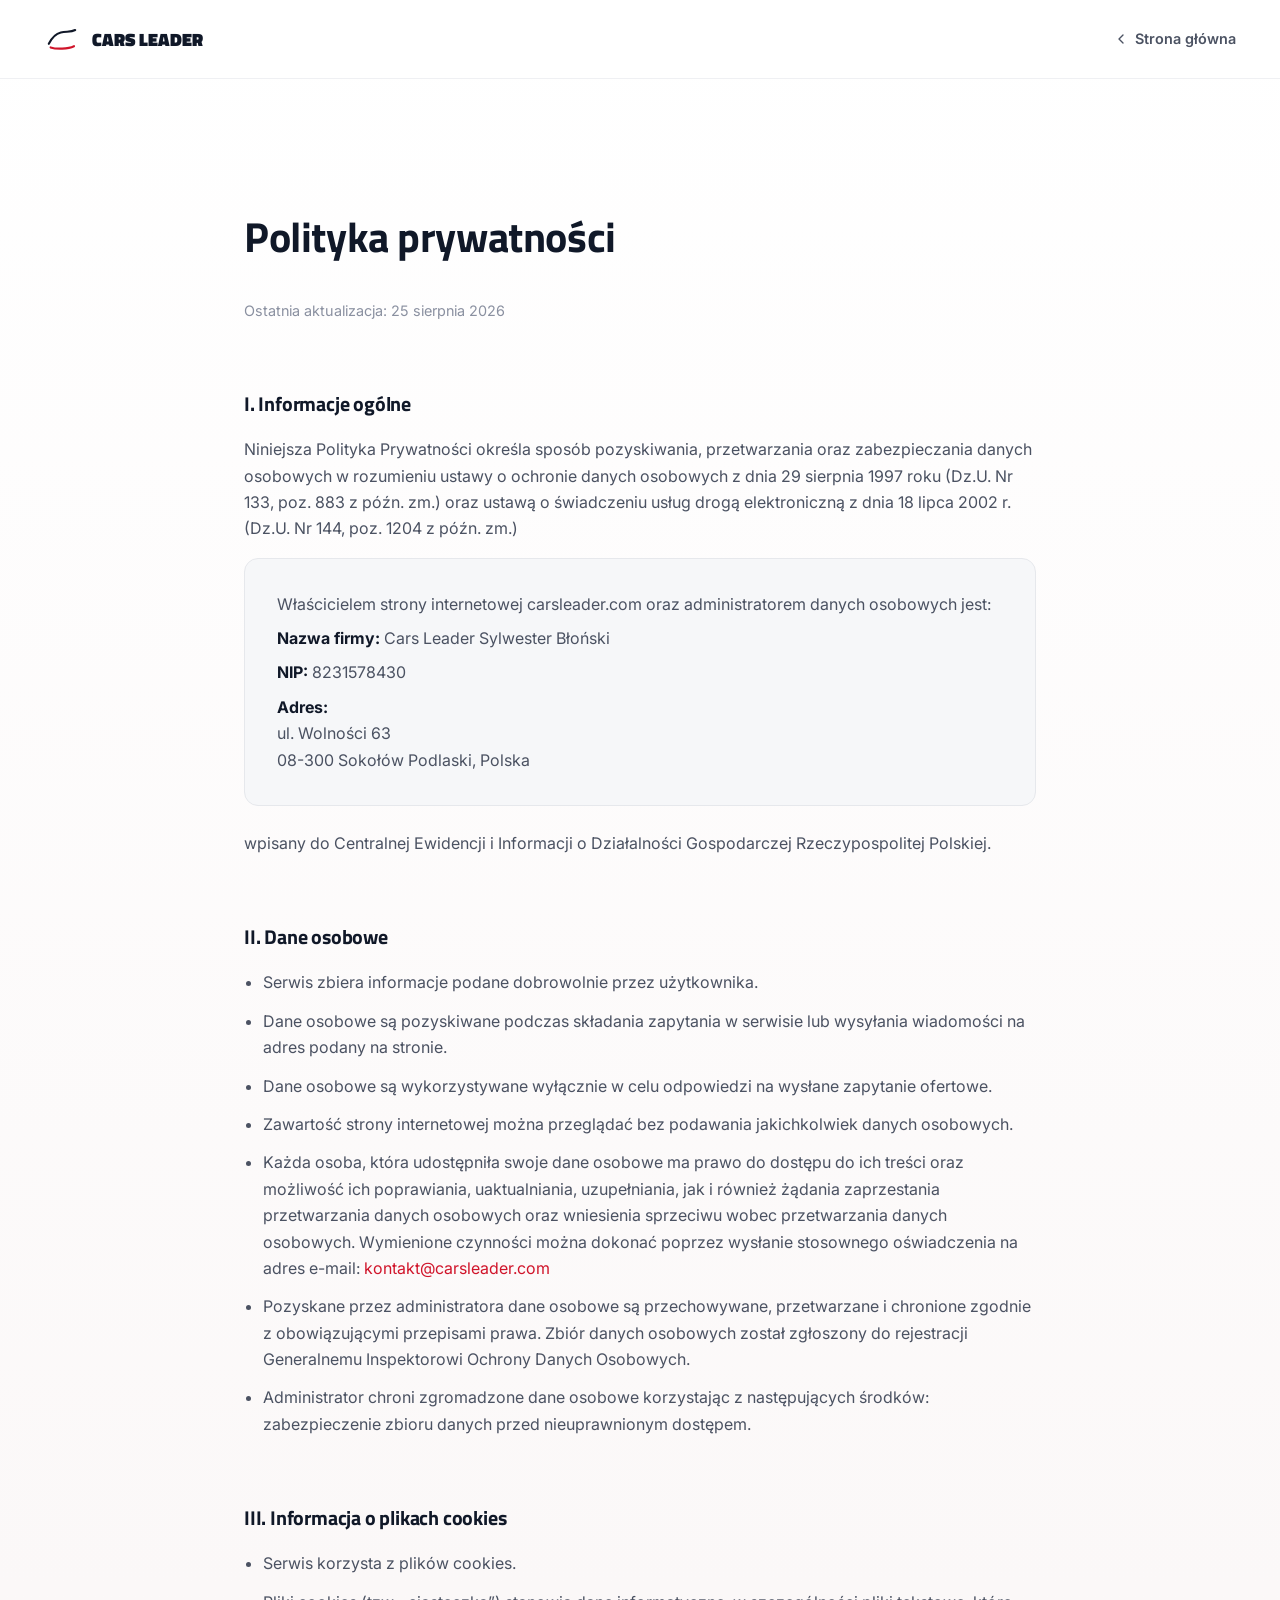
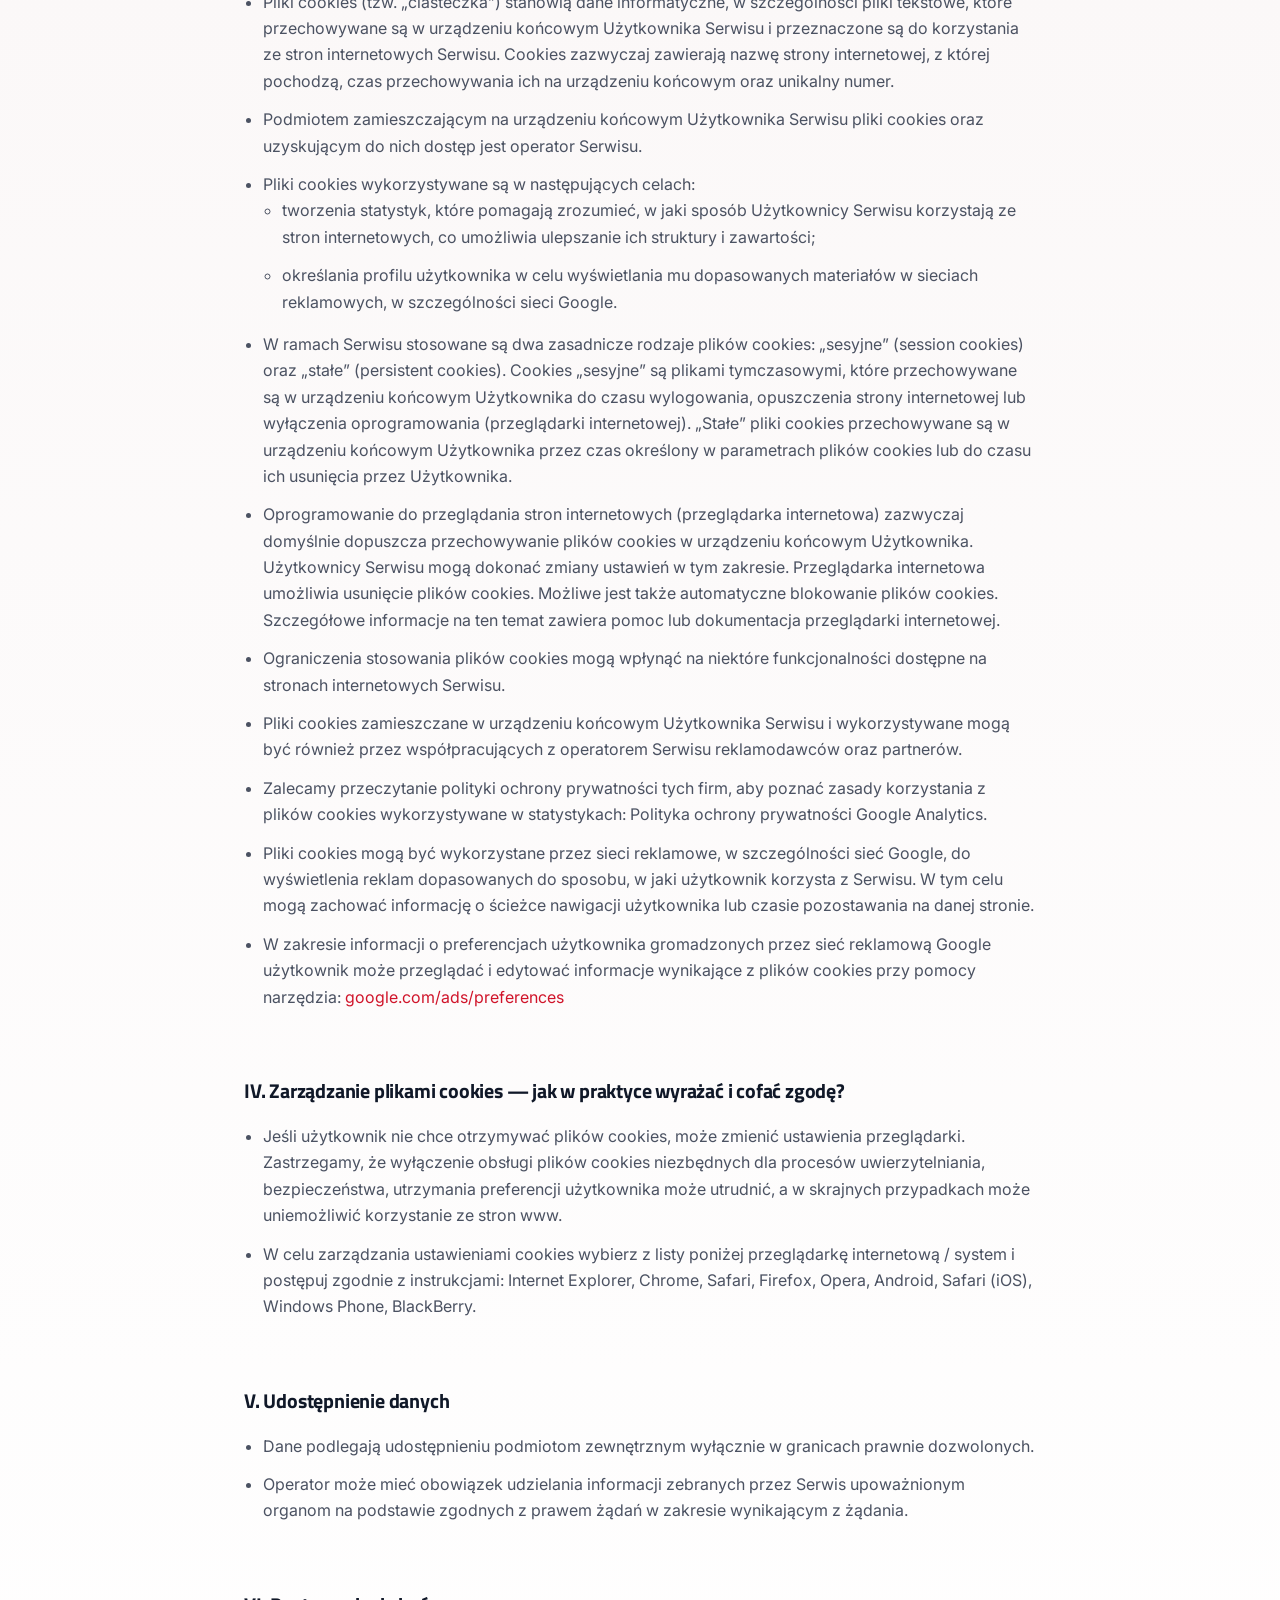
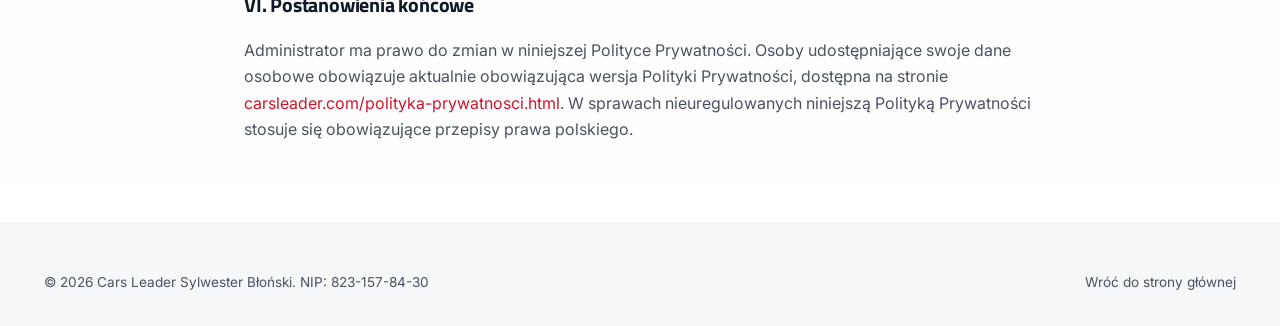
==== polityka-prywatnosci.html @ cf5f6870 "Switch to light theme, new logo, drop calculator and contact form Rebrand display name to Cars Leade" ====
<!doctype html>
<html lang="pl">
<head>
<meta charset="UTF-8">
<meta name="viewport" content="width=device-width, initial-scale=1">
<title>Polityka prywatności — Cars Leader</title>
<meta name="description" content="Polityka prywatności serwisu carsleader.com — zasady przetwarzania danych osobowych i wykorzystania plików cookies.">
<meta name="robots" content="noindex, follow">
<link rel="canonical" href="https://www.carsleader.com/polityka-prywatnosci.html">
<meta name="theme-color" content="#ffffff">

<link rel="icon" type="image/svg+xml" href="data:image/svg+xml,%3Csvg xmlns='http://www.w3.org/2000/svg' viewBox='0 0 120 120'%3E%3Crect width='120' height='120' rx='24' fill='%23ffffff'/%3E%3Cpath d='M16 76c10-20 22-34 40-38 20-4 34 0 48-8' stroke='%23101828' stroke-width='7' fill='none' stroke-linecap='round' stroke-linejoin='round'/%3E%3Cpath d='M22 88c18 6 58 6 78-4' stroke='%23d0142a' stroke-width='7' fill='none' stroke-linecap='round'/%3E%3C/svg%3E">

<link rel="preconnect" href="https://fonts.googleapis.com">
<link rel="preconnect" href="https://fonts.gstatic.com" crossorigin>
<link href="https://fonts.googleapis.com/css2?family=Inter:wght@400;500;600;700&family=Titillium+Web:wght@600;700;900&display=swap" rel="stylesheet">

<style>
:root{
  --red:#d0142a;
  --ink:#101828;
  --ink-soft:#4b5262;
  --ink-faint:#8a90a0;
  --paper:#ffffff;
  --paper-alt:#f6f7f9;
  --border:#e6e8ec;
  --border-soft:#eff0f3;
  --radius-sm:8px; --radius-md:14px; --radius-pill:999px;
  --space-2:8px; --space-3:12px; --space-4:16px; --space-5:24px; --space-6:32px; --space-7:48px; --space-8:64px; --space-9:96px;
  --font-head:"Titillium Web", ui-sans-serif, system-ui, "Segoe UI", sans-serif;
  --font-body:"Inter", ui-sans-serif, system-ui, "Segoe UI", sans-serif;
  --container:840px;
  --ease-out: cubic-bezier(.16,.8,.3,1);
  --dur-fast: 180ms;
  color-scheme: light;
}
*, *::before, *::after{ box-sizing:border-box; }
body{
  margin:0; color:var(--ink);
  background:linear-gradient(180deg, #ffffff 0%, #fbf8f8 45%, #ffffff 100%);
  font-family:var(--font-body); font-size:1rem; line-height:1.65;
  -webkit-font-smoothing:antialiased;
}
a{ color:var(--red); text-decoration:none; }
a:hover{ text-decoration:underline; }
h1,h2{ font-family:var(--font-head); font-weight:700; letter-spacing:-.01em; color:var(--ink); }
:focus-visible{ outline:2px solid var(--red); outline-offset:3px; border-radius:4px; }
.container{ width:100%; max-width:var(--container); margin-inline:auto; padding-inline:var(--space-5); }
@media (max-width:640px){ .container{ padding-inline:var(--space-4); } }

.nav{ position:sticky; top:0; z-index:10; background:rgba(255,255,255,.9); backdrop-filter:blur(14px); border-bottom:1px solid var(--border-soft); }
.nav-inner{ max-width:1240px; margin-inline:auto; padding-inline:var(--space-5); display:flex; align-items:center; justify-content:space-between; height:78px; }
.brand{ display:flex; align-items:center; gap:var(--space-3); font-family:var(--font-head); font-weight:800; font-size:1.15rem; text-transform:uppercase; color:var(--ink); }
.brand svg{ width:36px; height:36px; }
.back-link{ display:flex; align-items:center; gap:6px; font-size:.9rem; font-weight:600; color:var(--ink-soft); }
.back-link:hover{ color:var(--red); text-decoration:none; }
.back-link svg{ width:16px; height:16px; }

main{ padding-block:var(--space-9) var(--space-8); }
.page-head{ margin-bottom:var(--space-8); }
.page-head p{ color:var(--ink-faint); font-size:.9rem; margin-top:var(--space-3); }
h1{ font-size:clamp(2rem,1.6rem + 1.5vw,2.6rem); }

.policy h2{ font-size:1.25rem; margin-top:var(--space-8); margin-bottom:var(--space-4); }
.policy p{ margin:0 0 var(--space-4); color:var(--ink-soft); }
.policy ul{ margin:0 0 var(--space-4); padding-left:1.2em; color:var(--ink-soft); }
.policy li{ margin-bottom:var(--space-3); }
.policy strong{ color:var(--ink); }
.policy .card{ background:var(--paper-alt); border:1px solid var(--border); border-radius:var(--radius-md); padding:var(--space-6); margin:0 0 var(--space-5); }
.policy .card p{ margin:0; }
.policy .card p + p{ margin-top:var(--space-2); }

.footer{ background:var(--paper-alt); color:var(--ink-soft); padding-block:var(--space-7) var(--space-6); border-top:1px solid var(--border-soft); }
.footer-inner{ display:flex; justify-content:space-between; gap:var(--space-4); flex-wrap:wrap; font-size:.85rem; max-width:1240px; margin-inline:auto; padding-inline:var(--space-5); }
.footer-inner a{ color:var(--ink-soft); }
.footer-inner a:hover{ color:var(--red); }
</style>
</head>
<body>

<header class="nav">
  <div class="nav-inner">
    <a class="brand" href="index.html">
      <svg viewBox="0 0 120 120" fill="none" xmlns="http://www.w3.org/2000/svg" aria-hidden="true">
        <path d="M16 76c10-20 22-34 40-38 20-4 34 0 48-8" stroke="#101828" stroke-width="7" fill="none" stroke-linecap="round" stroke-linejoin="round"/>
        <path d="M22 88c18 6 58 6 78-4" stroke="#d0142a" stroke-width="7" fill="none" stroke-linecap="round"/>
      </svg>
      Cars Leader
    </a>
    <a class="back-link" href="index.html">
      <svg viewBox="0 0 24 24" fill="none" stroke="currentColor" stroke-width="2" aria-hidden="true"><path d="M15 6l-6 6 6 6" stroke-linecap="round" stroke-linejoin="round"/></svg>
      Strona główna
    </a>
  </div>
</header>

<main>
  <div class="container">
    <div class="page-head">
      <h1>Polityka prywatności</h1>
      <p>Ostatnia aktualizacja: 25 sierpnia 2026</p>
    </div>

    <div class="policy">
      <h2>I. Informacje ogólne</h2>
      <p>Niniejsza Polityka Prywatności określa sposób pozyskiwania, przetwarzania oraz zabezpieczania danych osobowych w rozumieniu ustawy o ochronie danych osobowych z dnia 29 sierpnia 1997 roku (Dz.U. Nr 133, poz. 883 z późn. zm.) oraz ustawą o świadczeniu usług drogą elektroniczną z dnia 18 lipca 2002 r. (Dz.U. Nr 144, poz. 1204 z późn. zm.)</p>

      <div class="card">
        <p>Właścicielem strony internetowej carsleader.com oraz administratorem danych osobowych jest:</p>
        <p><strong>Nazwa firmy:</strong> Cars Leader Sylwester Błoński</p>
        <p><strong>NIP:</strong> 8231578430</p>
        <p><strong>Adres:</strong><br>ul. Wolności 63<br>08-300 Sokołów Podlaski, Polska</p>
      </div>

      <p>wpisany do Centralnej Ewidencji i Informacji o Działalności Gospodarczej Rzeczypospolitej Polskiej.</p>

      <h2>II. Dane osobowe</h2>
      <ul>
        <li>Serwis zbiera informacje podane dobrowolnie przez użytkownika.</li>
        <li>Dane osobowe są pozyskiwane podczas składania zapytania w serwisie lub wysyłania wiadomości na adres podany na stronie.</li>
        <li>Dane osobowe są wykorzystywane wyłącznie w celu odpowiedzi na wysłane zapytanie ofertowe.</li>
        <li>Zawartość strony internetowej można przeglądać bez podawania jakichkolwiek danych osobowych.</li>
        <li>Każda osoba, która udostępniła swoje dane osobowe ma prawo do dostępu do ich treści oraz możliwość ich poprawiania, uaktualniania, uzupełniania, jak i również żądania zaprzestania przetwarzania danych osobowych oraz wniesienia sprzeciwu wobec przetwarzania danych osobowych. Wymienione czynności można dokonać poprzez wysłanie stosownego oświadczenia na adres e-mail: <a href="mailto:kontakt@carsleader.com">kontakt@carsleader.com</a></li>
        <li>Pozyskane przez administratora dane osobowe są przechowywane, przetwarzane i chronione zgodnie z obowiązującymi przepisami prawa. Zbiór danych osobowych został zgłoszony do rejestracji Generalnemu Inspektorowi Ochrony Danych Osobowych.</li>
        <li>Administrator chroni zgromadzone dane osobowe korzystając z następujących środków: zabezpieczenie zbioru danych przed nieuprawnionym dostępem.</li>
      </ul>

      <h2>III. Informacja o plikach cookies</h2>
      <ul>
        <li>Serwis korzysta z plików cookies.</li>
        <li>Pliki cookies (tzw. „ciasteczka”) stanowią dane informatyczne, w szczególności pliki tekstowe, które przechowywane są w urządzeniu końcowym Użytkownika Serwisu i przeznaczone są do korzystania ze stron internetowych Serwisu. Cookies zazwyczaj zawierają nazwę strony internetowej, z której pochodzą, czas przechowywania ich na urządzeniu końcowym oraz unikalny numer.</li>
        <li>Podmiotem zamieszczającym na urządzeniu końcowym Użytkownika Serwisu pliki cookies oraz uzyskującym do nich dostęp jest operator Serwisu.</li>
        <li>Pliki cookies wykorzystywane są w następujących celach:
          <ul>
            <li>tworzenia statystyk, które pomagają zrozumieć, w jaki sposób Użytkownicy Serwisu korzystają ze stron internetowych, co umożliwia ulepszanie ich struktury i zawartości;</li>
            <li>określania profilu użytkownika w celu wyświetlania mu dopasowanych materiałów w sieciach reklamowych, w szczególności sieci Google.</li>
          </ul>
        </li>
        <li>W ramach Serwisu stosowane są dwa zasadnicze rodzaje plików cookies: „sesyjne” (session cookies) oraz „stałe” (persistent cookies). Cookies „sesyjne” są plikami tymczasowymi, które przechowywane są w urządzeniu końcowym Użytkownika do czasu wylogowania, opuszczenia strony internetowej lub wyłączenia oprogramowania (przeglądarki internetowej). „Stałe” pliki cookies przechowywane są w urządzeniu końcowym Użytkownika przez czas określony w parametrach plików cookies lub do czasu ich usunięcia przez Użytkownika.</li>
        <li>Oprogramowanie do przeglądania stron internetowych (przeglądarka internetowa) zazwyczaj domyślnie dopuszcza przechowywanie plików cookies w urządzeniu końcowym Użytkownika. Użytkownicy Serwisu mogą dokonać zmiany ustawień w tym zakresie. Przeglądarka internetowa umożliwia usunięcie plików cookies. Możliwe jest także automatyczne blokowanie plików cookies. Szczegółowe informacje na ten temat zawiera pomoc lub dokumentacja przeglądarki internetowej.</li>
        <li>Ograniczenia stosowania plików cookies mogą wpłynąć na niektóre funkcjonalności dostępne na stronach internetowych Serwisu.</li>
        <li>Pliki cookies zamieszczane w urządzeniu końcowym Użytkownika Serwisu i wykorzystywane mogą być również przez współpracujących z operatorem Serwisu reklamodawców oraz partnerów.</li>
        <li>Zalecamy przeczytanie polityki ochrony prywatności tych firm, aby poznać zasady korzystania z plików cookies wykorzystywane w statystykach: Polityka ochrony prywatności Google Analytics.</li>
        <li>Pliki cookies mogą być wykorzystane przez sieci reklamowe, w szczególności sieć Google, do wyświetlenia reklam dopasowanych do sposobu, w jaki użytkownik korzysta z Serwisu. W tym celu mogą zachować informację o ścieżce nawigacji użytkownika lub czasie pozostawania na danej stronie.</li>
        <li>W zakresie informacji o preferencjach użytkownika gromadzonych przez sieć reklamową Google użytkownik może przeglądać i edytować informacje wynikające z plików cookies przy pomocy narzędzia: <a href="https://www.google.com/ads/preferences/" target="_blank" rel="noopener">google.com/ads/preferences</a></li>
      </ul>

      <h2>IV. Zarządzanie plikami cookies — jak w praktyce wyrażać i cofać zgodę?</h2>
      <ul>
        <li>Jeśli użytkownik nie chce otrzymywać plików cookies, może zmienić ustawienia przeglądarki. Zastrzegamy, że wyłączenie obsługi plików cookies niezbędnych dla procesów uwierzytelniania, bezpieczeństwa, utrzymania preferencji użytkownika może utrudnić, a w skrajnych przypadkach może uniemożliwić korzystanie ze stron www.</li>
        <li>W celu zarządzania ustawieniami cookies wybierz z listy poniżej przeglądarkę internetową / system i postępuj zgodnie z instrukcjami: Internet Explorer, Chrome, Safari, Firefox, Opera, Android, Safari (iOS), Windows Phone, BlackBerry.</li>
      </ul>

      <h2>V. Udostępnienie danych</h2>
      <ul>
        <li>Dane podlegają udostępnieniu podmiotom zewnętrznym wyłącznie w granicach prawnie dozwolonych.</li>
        <li>Operator może mieć obowiązek udzielania informacji zebranych przez Serwis upoważnionym organom na podstawie zgodnych z prawem żądań w zakresie wynikającym z żądania.</li>
      </ul>

      <h2>VI. Postanowienia końcowe</h2>
      <p>Administrator ma prawo do zmian w niniejszej Polityce Prywatności. Osoby udostępniające swoje dane osobowe obowiązuje aktualnie obowiązująca wersja Polityki Prywatności, dostępna na stronie <a href="https://www.carsleader.com/polityka-prywatnosci.html">carsleader.com/polityka-prywatnosci.html</a>. W sprawach nieuregulowanych niniejszą Polityką Prywatności stosuje się obowiązujące przepisy prawa polskiego.</p>
    </div>
  </div>
</main>

<footer class="footer">
  <div class="footer-inner">
    <span>&copy; 2026 Cars Leader Sylwester Błoński. NIP: 823-157-84-30</span>
    <a href="index.html">Wróć do strony głównej</a>
  </div>
</footer>

</body>
</html>
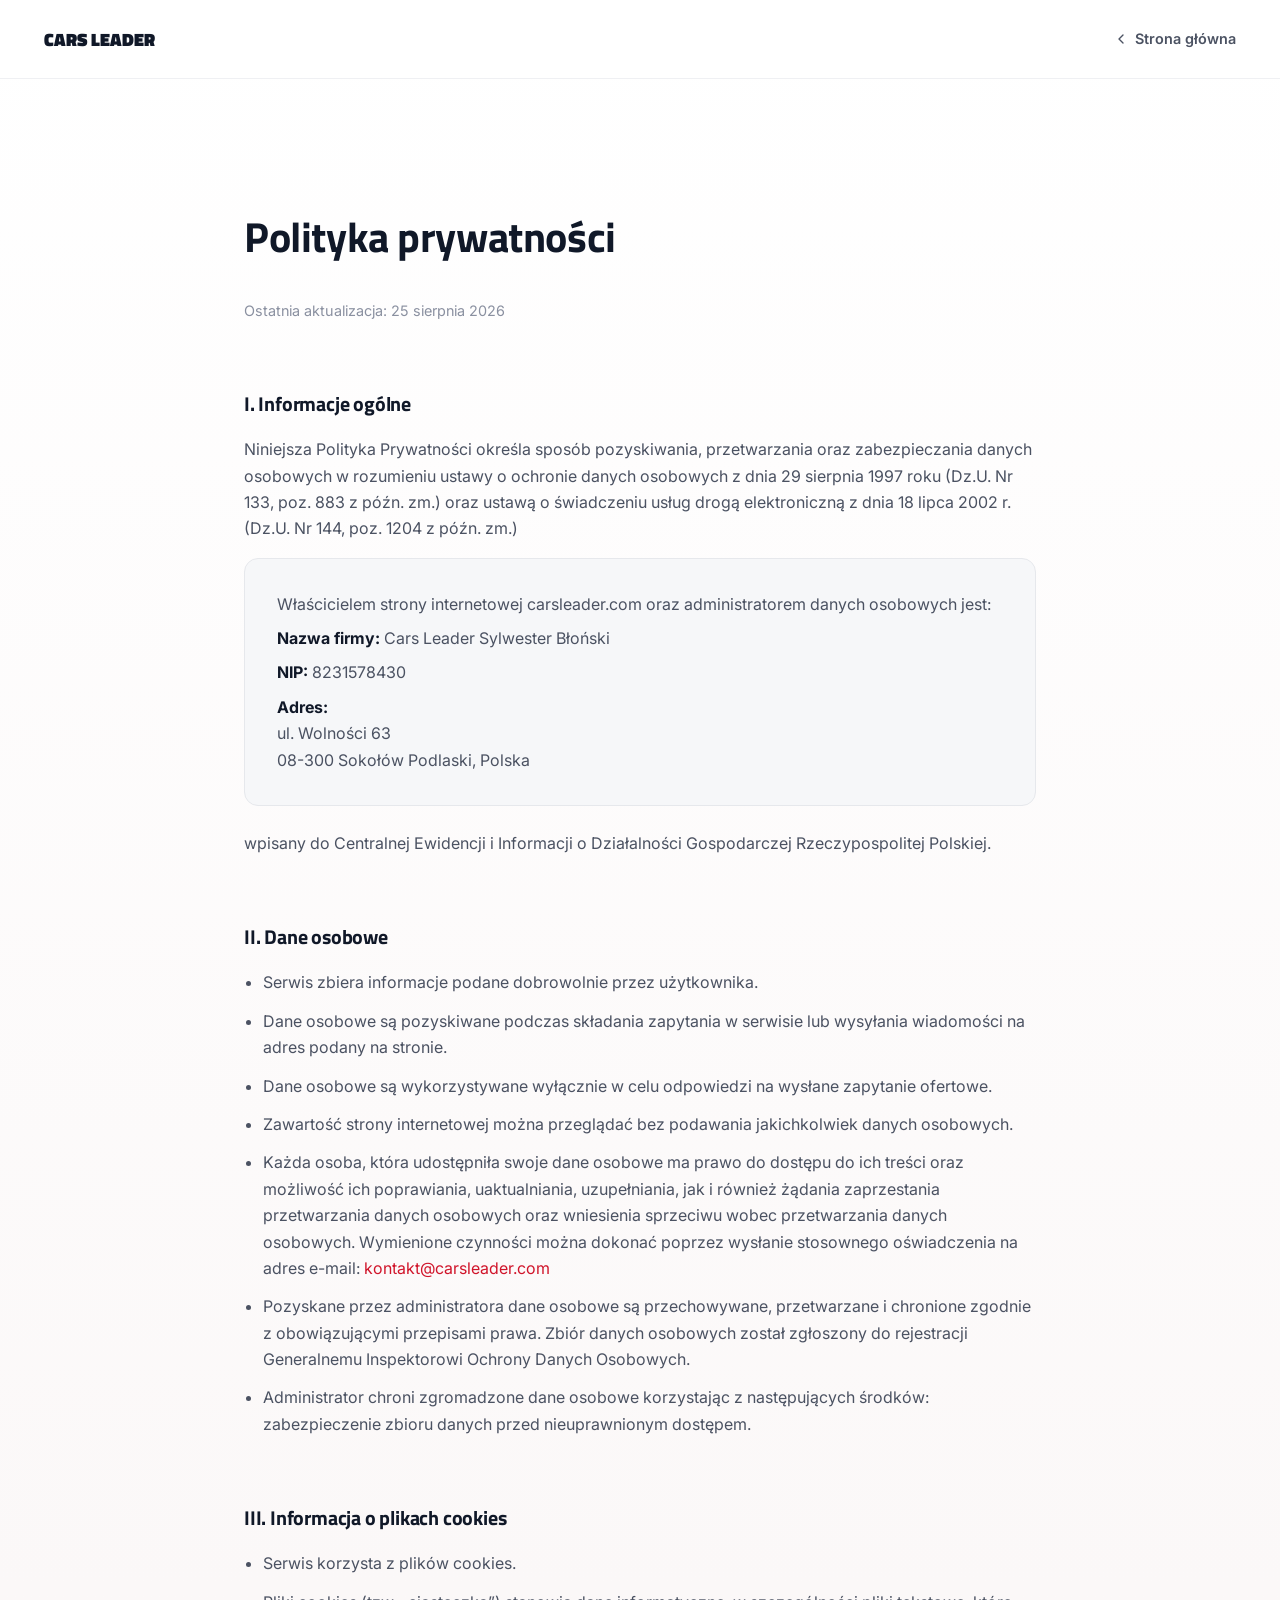
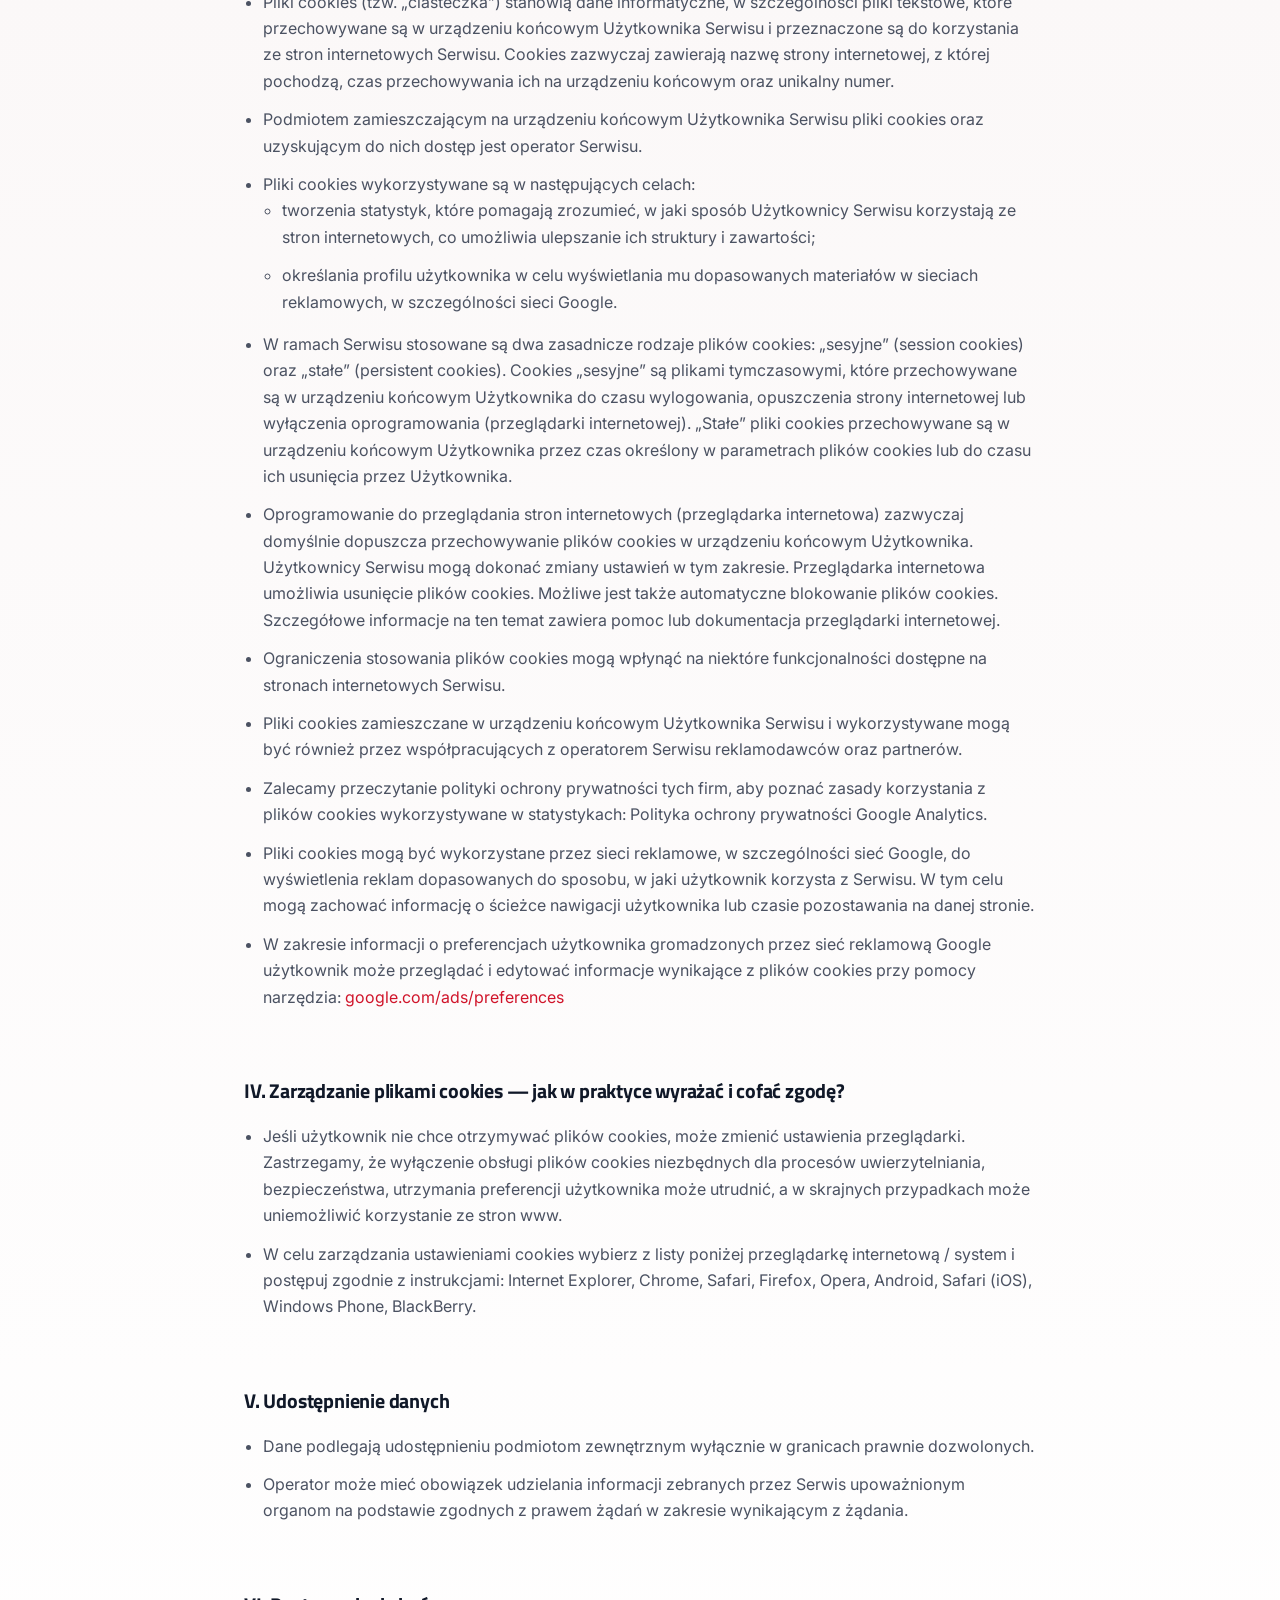
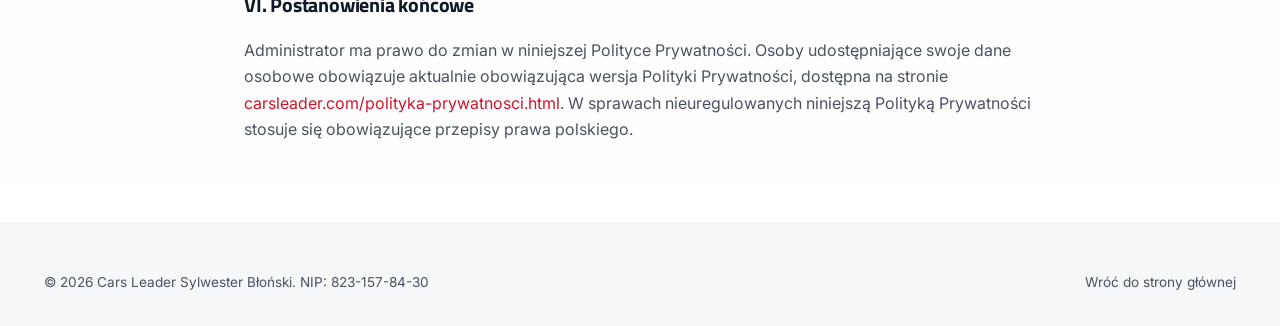
==== commit 191a98b5: "Remove hero car listing, drop logo icon, list-style cost breakdown - Removes the Porsche 911 GT3 RS " ====
--- a/polityka-prywatnosci.html
+++ b/polityka-prywatnosci.html
@@ -9,7 +9,7 @@
 <link rel="canonical" href="https://www.carsleader.com/polityka-prywatnosci.html">
 <meta name="theme-color" content="#ffffff">
 
-<link rel="icon" type="image/svg+xml" href="data:image/svg+xml,%3Csvg xmlns='http://www.w3.org/2000/svg' viewBox='0 0 120 120'%3E%3Crect width='120' height='120' rx='24' fill='%23ffffff'/%3E%3Cpath d='M16 76c10-20 22-34 40-38 20-4 34 0 48-8' stroke='%23101828' stroke-width='7' fill='none' stroke-linecap='round' stroke-linejoin='round'/%3E%3Cpath d='M22 88c18 6 58 6 78-4' stroke='%23d0142a' stroke-width='7' fill='none' stroke-linecap='round'/%3E%3C/svg%3E">
+<link rel="icon" type="image/svg+xml" href="data:image/svg+xml,%3Csvg xmlns='http://www.w3.org/2000/svg' viewBox='0 0 120 120'%3E%3Crect width='120' height='120' rx='24' fill='%23ffffff'/%3E%3Ctext x='60' y='80' text-anchor='middle' font-family='Arial,Helvetica,sans-serif' font-weight='800' font-size='54' fill='%23d0142a'%3ECL%3C/text%3E%3C/svg%3E">
 
 <link rel="preconnect" href="https://fonts.googleapis.com">
 <link rel="preconnect" href="https://fonts.gstatic.com" crossorigin>
@@ -51,7 +51,6 @@
 .nav{ position:sticky; top:0; z-index:10; background:rgba(255,255,255,.9); backdrop-filter:blur(14px); border-bottom:1px solid var(--border-soft); }
 .nav-inner{ max-width:1240px; margin-inline:auto; padding-inline:var(--space-5); display:flex; align-items:center; justify-content:space-between; height:78px; }
 .brand{ display:flex; align-items:center; gap:var(--space-3); font-family:var(--font-head); font-weight:800; font-size:1.15rem; text-transform:uppercase; color:var(--ink); }
-.brand svg{ width:36px; height:36px; }
 .back-link{ display:flex; align-items:center; gap:6px; font-size:.9rem; font-weight:600; color:var(--ink-soft); }
 .back-link:hover{ color:var(--red); text-decoration:none; }
 .back-link svg{ width:16px; height:16px; }
@@ -80,13 +79,7 @@
 
 <header class="nav">
   <div class="nav-inner">
-    <a class="brand" href="index.html">
-      <svg viewBox="0 0 120 120" fill="none" xmlns="http://www.w3.org/2000/svg" aria-hidden="true">
-        <path d="M16 76c10-20 22-34 40-38 20-4 34 0 48-8" stroke="#101828" stroke-width="7" fill="none" stroke-linecap="round" stroke-linejoin="round"/>
-        <path d="M22 88c18 6 58 6 78-4" stroke="#d0142a" stroke-width="7" fill="none" stroke-linecap="round"/>
-      </svg>
-      Cars Leader
-    </a>
+    <a class="brand" href="index.html">Cars Leader</a>
     <a class="back-link" href="index.html">
       <svg viewBox="0 0 24 24" fill="none" stroke="currentColor" stroke-width="2" aria-hidden="true"><path d="M15 6l-6 6 6 6" stroke-linecap="round" stroke-linejoin="round"/></svg>
       Strona główna
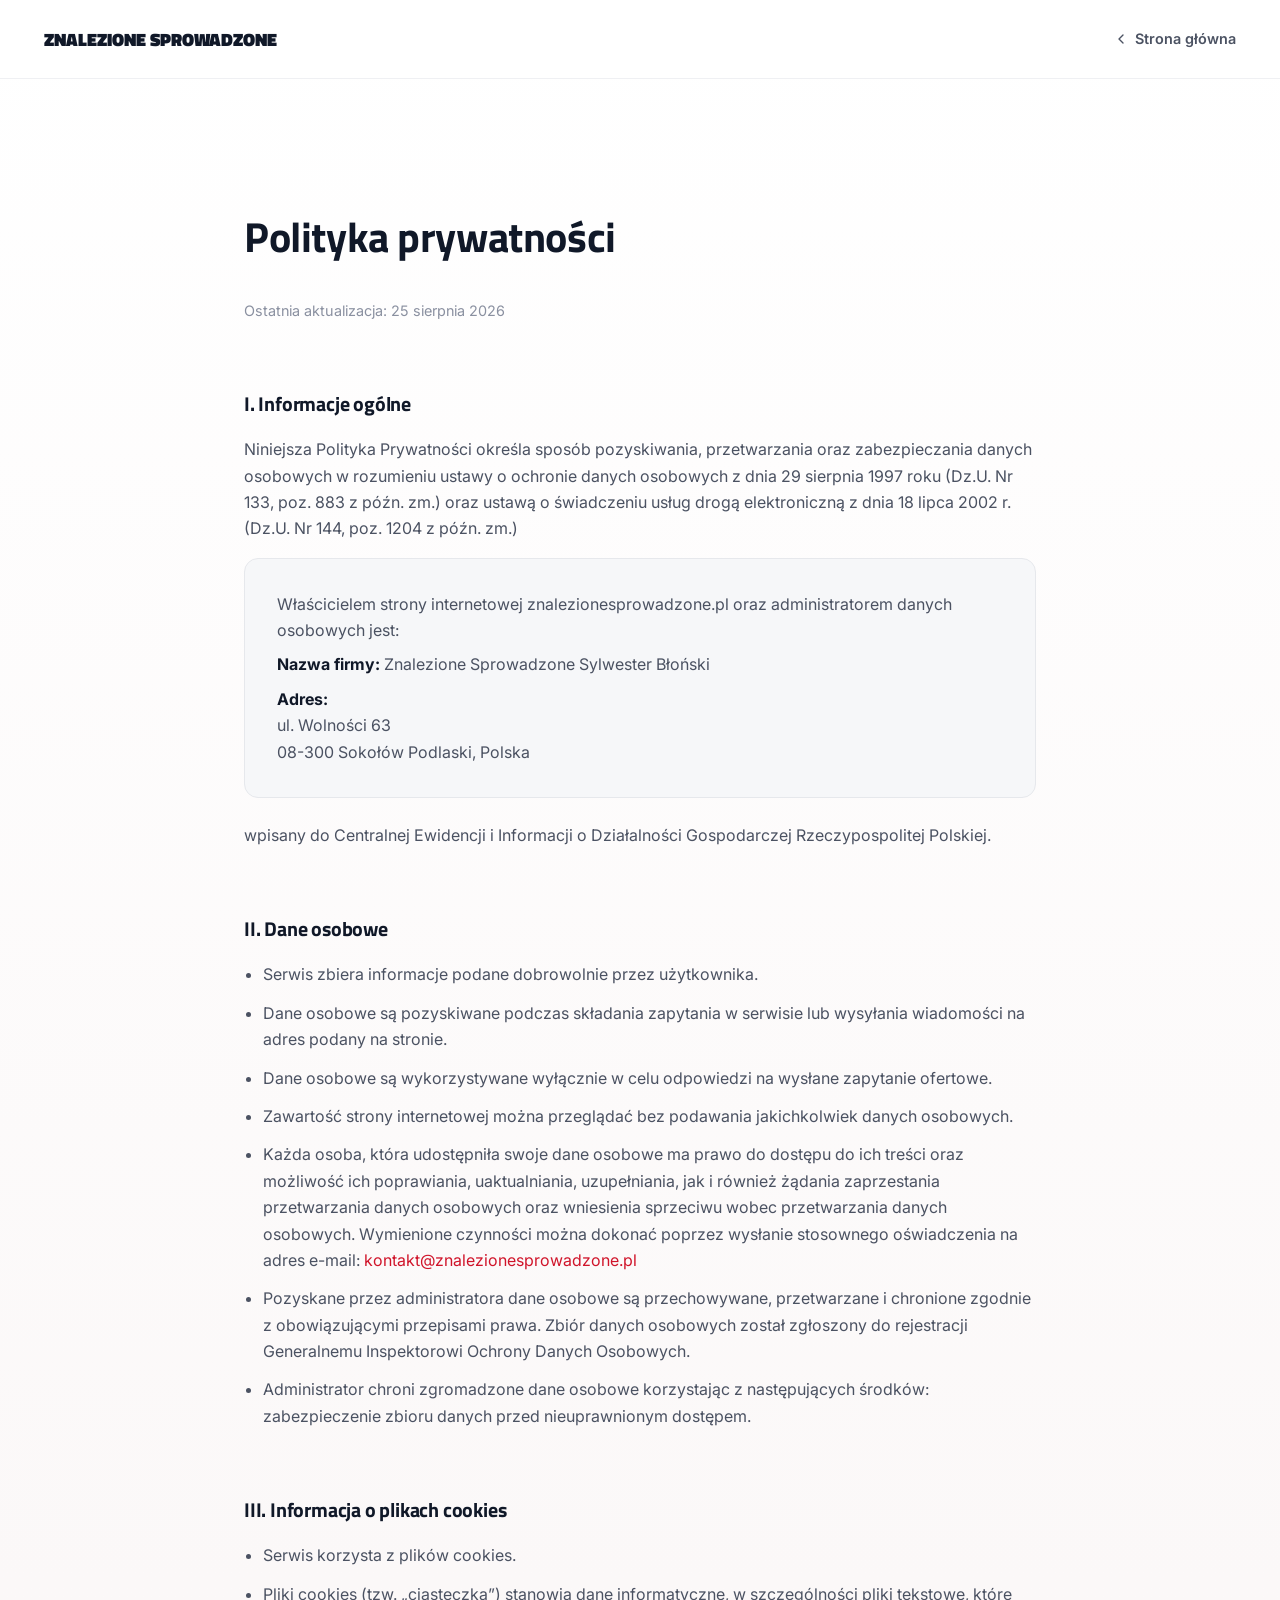
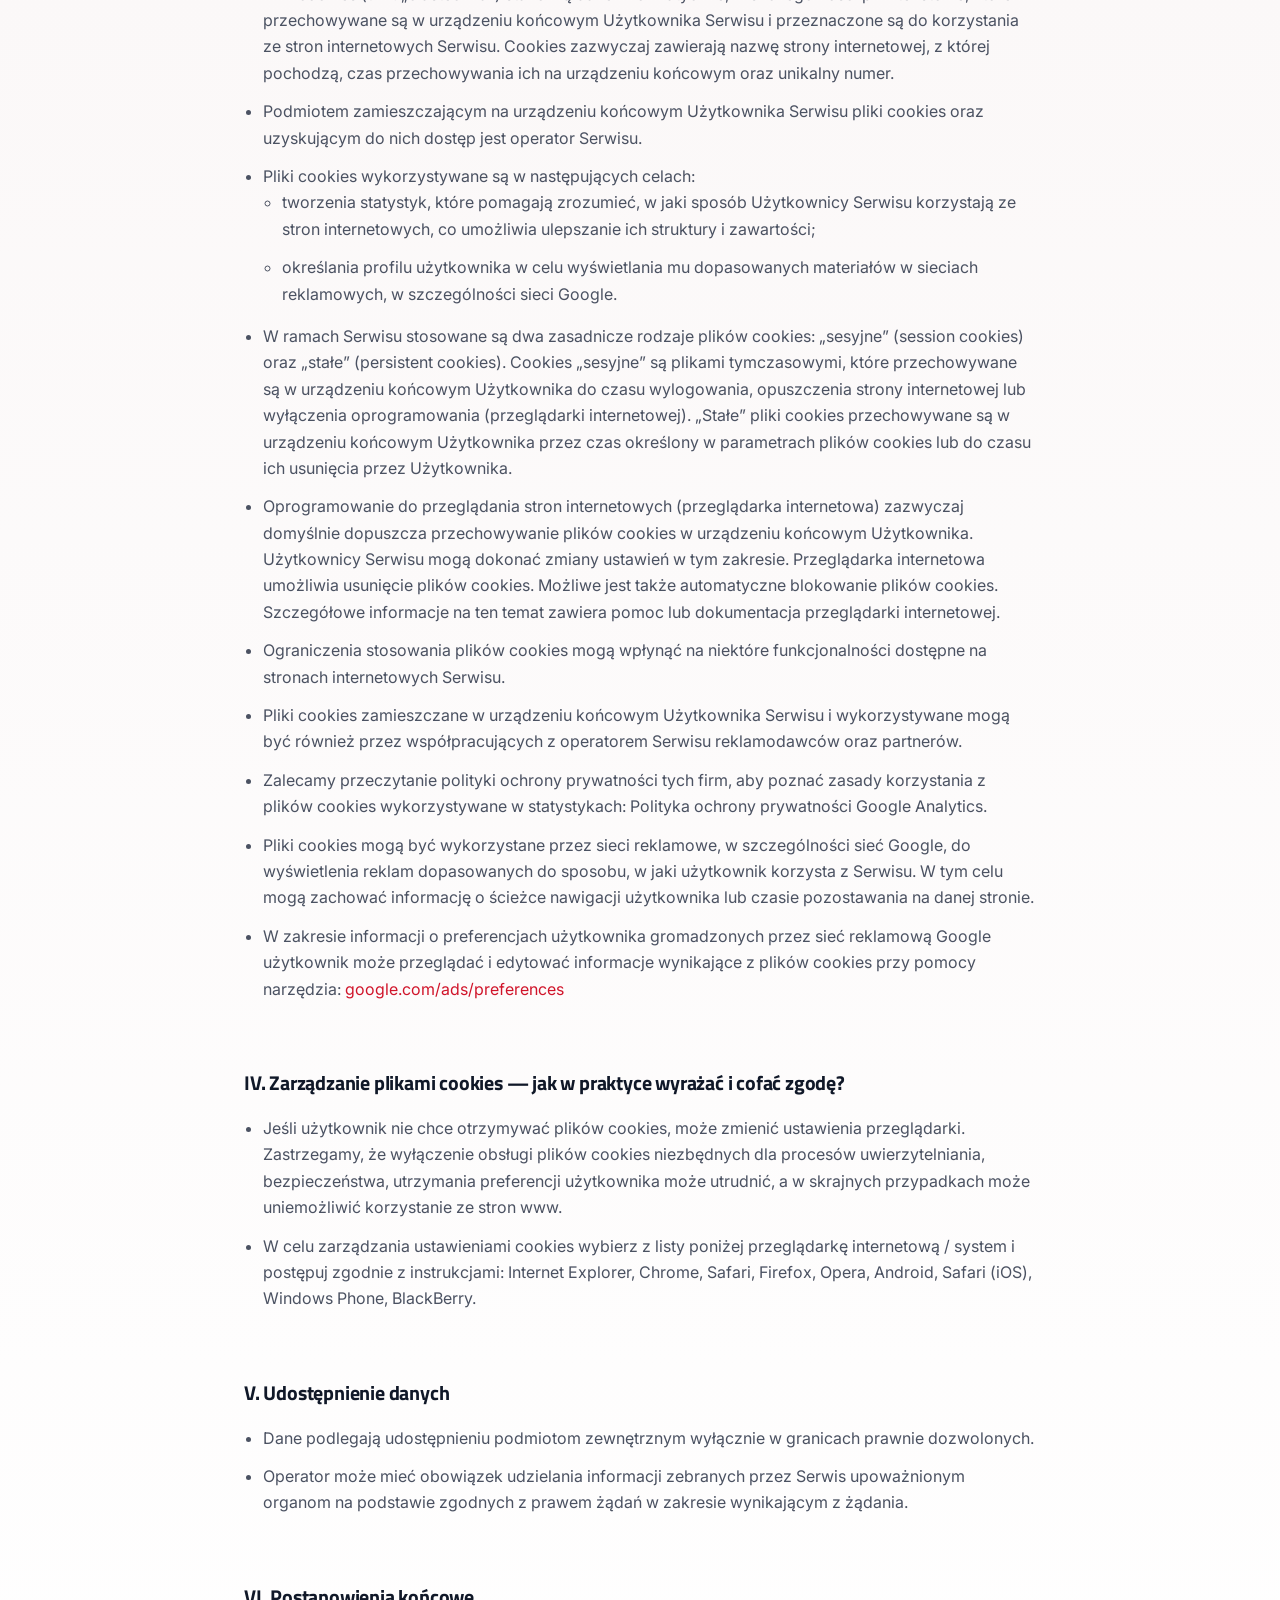
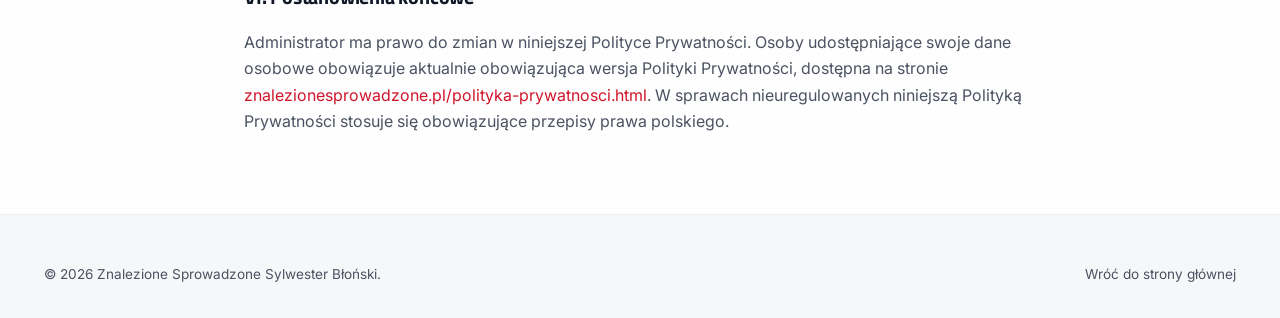
==== commit 5d451515: "Rebrand to Znalezione Sprowadzone, add real logo/favicon, clearer hero photo - Rename brand everywhe" ====
--- a/polityka-prywatnosci.html
+++ b/polityka-prywatnosci.html
@@ -3,13 +3,16 @@
 <head>
 <meta charset="UTF-8">
 <meta name="viewport" content="width=device-width, initial-scale=1">
-<title>Polityka prywatności — Cars Leader</title>
-<meta name="description" content="Polityka prywatności serwisu carsleader.com — zasady przetwarzania danych osobowych i wykorzystania plików cookies.">
+<title>Polityka prywatności — Znalezione Sprowadzone</title>
+<meta name="description" content="Polityka prywatności serwisu znalezionesprowadzone.pl — zasady przetwarzania danych osobowych i wykorzystania plików cookies.">
 <meta name="robots" content="noindex, follow">
-<link rel="canonical" href="https://www.carsleader.com/polityka-prywatnosci.html">
+<link rel="canonical" href="https://www.znalezionesprowadzone.pl/polityka-prywatnosci.html">
 <meta name="theme-color" content="#ffffff">
 
-<link rel="icon" type="image/svg+xml" href="data:image/svg+xml,%3Csvg xmlns='http://www.w3.org/2000/svg' viewBox='0 0 120 120'%3E%3Crect width='120' height='120' rx='24' fill='%23ffffff'/%3E%3Ctext x='60' y='80' text-anchor='middle' font-family='Arial,Helvetica,sans-serif' font-weight='800' font-size='54' fill='%23d0142a'%3ECL%3C/text%3E%3C/svg%3E">
+<link rel="icon" type="image/png" sizes="32x32" href="assets/favicon-32.png">
+<link rel="icon" type="image/png" sizes="48x48" href="assets/favicon-48.png">
+<link rel="icon" type="image/png" sizes="512x512" href="assets/favicon-512.png">
+<link rel="apple-touch-icon" sizes="180x180" href="assets/favicon-180.png">
 
 <link rel="preconnect" href="https://fonts.googleapis.com">
 <link rel="preconnect" href="https://fonts.gstatic.com" crossorigin>
@@ -79,7 +82,7 @@
 
 <header class="nav">
   <div class="nav-inner">
-    <a class="brand" href="index.html">Cars Leader</a>
+    <a class="brand" href="index.html">Znalezione Sprowadzone</a>
     <a class="back-link" href="index.html">
       <svg viewBox="0 0 24 24" fill="none" stroke="currentColor" stroke-width="2" aria-hidden="true"><path d="M15 6l-6 6 6 6" stroke-linecap="round" stroke-linejoin="round"/></svg>
       Strona główna
@@ -99,9 +102,8 @@
       <p>Niniejsza Polityka Prywatności określa sposób pozyskiwania, przetwarzania oraz zabezpieczania danych osobowych w rozumieniu ustawy o ochronie danych osobowych z dnia 29 sierpnia 1997 roku (Dz.U. Nr 133, poz. 883 z późn. zm.) oraz ustawą o świadczeniu usług drogą elektroniczną z dnia 18 lipca 2002 r. (Dz.U. Nr 144, poz. 1204 z późn. zm.)</p>
 
       <div class="card">
-        <p>Właścicielem strony internetowej carsleader.com oraz administratorem danych osobowych jest:</p>
-        <p><strong>Nazwa firmy:</strong> Cars Leader Sylwester Błoński</p>
-        <p><strong>NIP:</strong> 8231578430</p>
+        <p>Właścicielem strony internetowej znalezionesprowadzone.pl oraz administratorem danych osobowych jest:</p>
+        <p><strong>Nazwa firmy:</strong> Znalezione Sprowadzone Sylwester Błoński</p>
         <p><strong>Adres:</strong><br>ul. Wolności 63<br>08-300 Sokołów Podlaski, Polska</p>
       </div>
 
@@ -113,7 +115,7 @@
         <li>Dane osobowe są pozyskiwane podczas składania zapytania w serwisie lub wysyłania wiadomości na adres podany na stronie.</li>
         <li>Dane osobowe są wykorzystywane wyłącznie w celu odpowiedzi na wysłane zapytanie ofertowe.</li>
         <li>Zawartość strony internetowej można przeglądać bez podawania jakichkolwiek danych osobowych.</li>
-        <li>Każda osoba, która udostępniła swoje dane osobowe ma prawo do dostępu do ich treści oraz możliwość ich poprawiania, uaktualniania, uzupełniania, jak i również żądania zaprzestania przetwarzania danych osobowych oraz wniesienia sprzeciwu wobec przetwarzania danych osobowych. Wymienione czynności można dokonać poprzez wysłanie stosownego oświadczenia na adres e-mail: <a href="mailto:kontakt@carsleader.com">kontakt@carsleader.com</a></li>
+        <li>Każda osoba, która udostępniła swoje dane osobowe ma prawo do dostępu do ich treści oraz możliwość ich poprawiania, uaktualniania, uzupełniania, jak i również żądania zaprzestania przetwarzania danych osobowych oraz wniesienia sprzeciwu wobec przetwarzania danych osobowych. Wymienione czynności można dokonać poprzez wysłanie stosownego oświadczenia na adres e-mail: <a href="mailto:kontakt@znalezionesprowadzone.pl">kontakt@znalezionesprowadzone.pl</a></li>
         <li>Pozyskane przez administratora dane osobowe są przechowywane, przetwarzane i chronione zgodnie z obowiązującymi przepisami prawa. Zbiór danych osobowych został zgłoszony do rejestracji Generalnemu Inspektorowi Ochrony Danych Osobowych.</li>
         <li>Administrator chroni zgromadzone dane osobowe korzystając z następujących środków: zabezpieczenie zbioru danych przed nieuprawnionym dostępem.</li>
       </ul>
@@ -151,14 +153,14 @@
       </ul>
 
       <h2>VI. Postanowienia końcowe</h2>
-      <p>Administrator ma prawo do zmian w niniejszej Polityce Prywatności. Osoby udostępniające swoje dane osobowe obowiązuje aktualnie obowiązująca wersja Polityki Prywatności, dostępna na stronie <a href="https://www.carsleader.com/polityka-prywatnosci.html">carsleader.com/polityka-prywatnosci.html</a>. W sprawach nieuregulowanych niniejszą Polityką Prywatności stosuje się obowiązujące przepisy prawa polskiego.</p>
+      <p>Administrator ma prawo do zmian w niniejszej Polityce Prywatności. Osoby udostępniające swoje dane osobowe obowiązuje aktualnie obowiązująca wersja Polityki Prywatności, dostępna na stronie <a href="https://www.znalezionesprowadzone.pl/polityka-prywatnosci.html">znalezionesprowadzone.pl/polityka-prywatnosci.html</a>. W sprawach nieuregulowanych niniejszą Polityką Prywatności stosuje się obowiązujące przepisy prawa polskiego.</p>
     </div>
   </div>
 </main>
 
 <footer class="footer">
   <div class="footer-inner">
-    <span>&copy; 2026 Cars Leader Sylwester Błoński. NIP: 823-157-84-30</span>
+    <span>&copy; 2026 Znalezione Sprowadzone Sylwester Błoński.</span>
     <a href="index.html">Wróć do strony głównej</a>
   </div>
 </footer>
